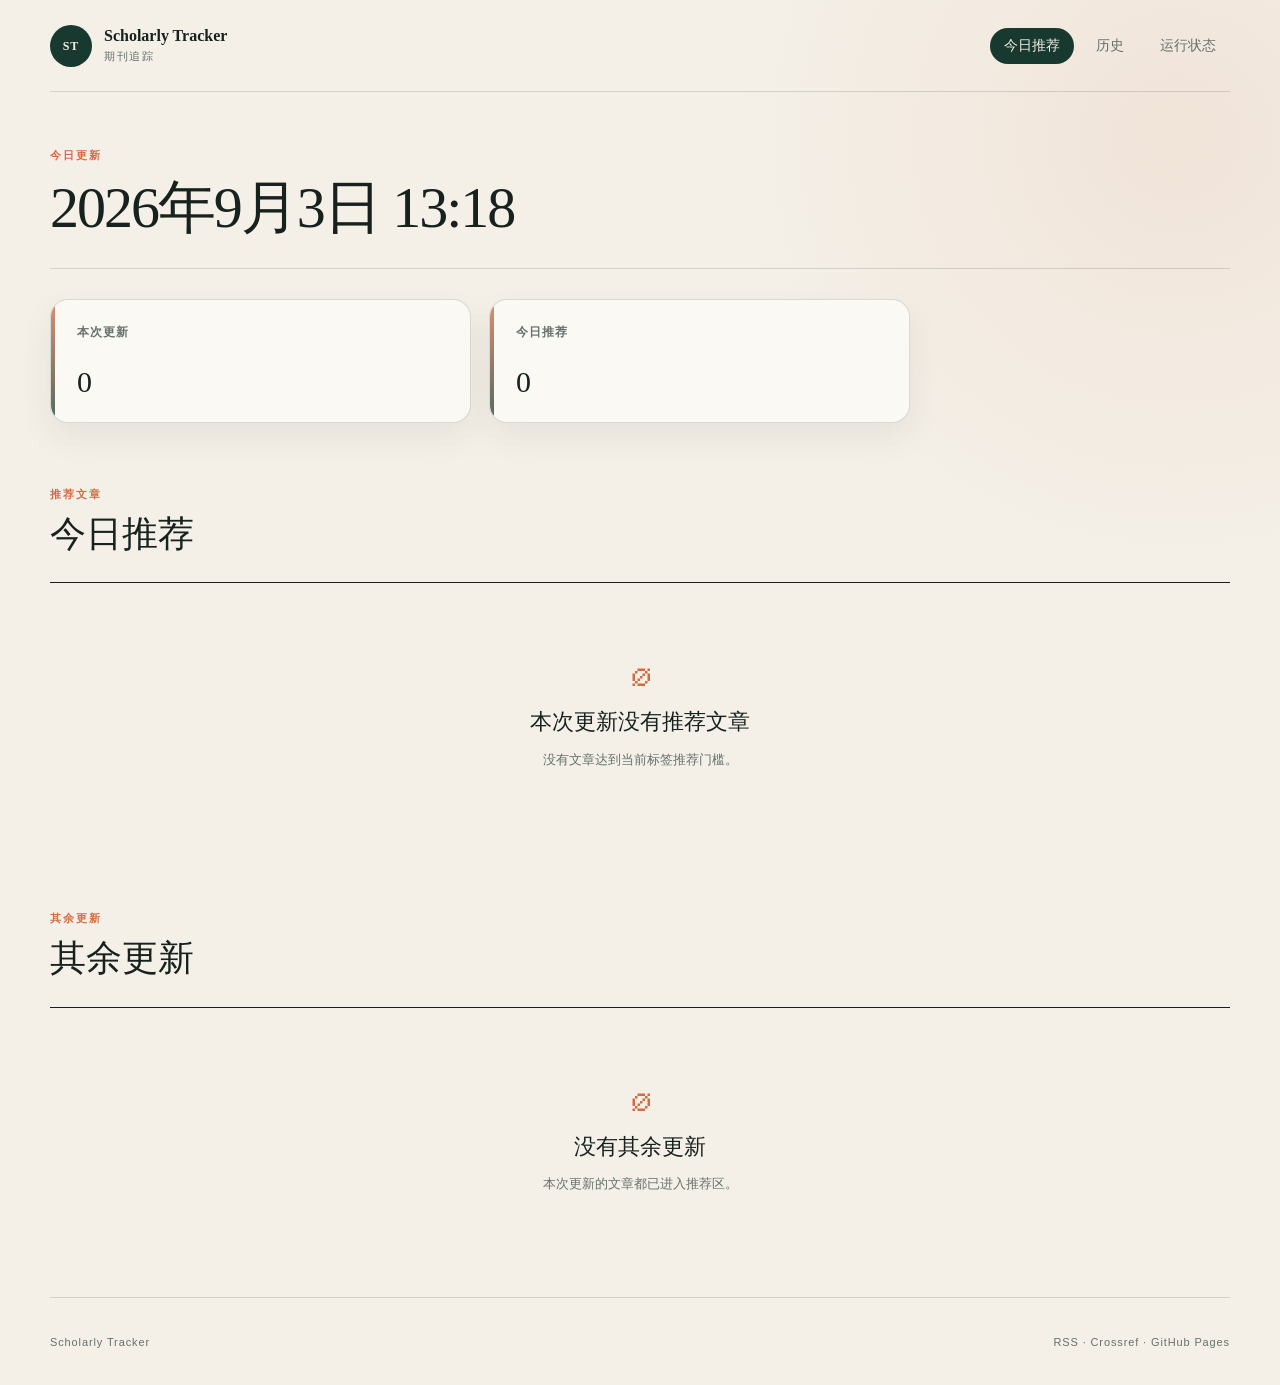
==== docs/index.html @ b90f533a "fix tracker retention and tag display" ====
<!doctype html>
<html lang="zh-CN">
<head>
  <meta charset="utf-8">
  <meta name="viewport" content="width=device-width, initial-scale=1">
  <meta name="description" content="按标签权重筛选的期刊论文每日推荐。">
  <meta name="theme-color" content="#f4f0e8">
  <title>今日推荐 · Scholarly Tracker</title>
  <link rel="icon" href="assets/favicon.svg" type="image/svg+xml">
  <link rel="stylesheet" href="assets/style.css?v=1.2.1">
  <script src="assets/app.js?v=1.2.1" defer></script>
</head>
<body data-page="today">
  <header class="site-header">
    <a class="brand" href="index.html" aria-label="Scholarly Tracker 首页">
      <span class="brand-mark" aria-hidden="true">ST</span>
      <span><strong>Scholarly Tracker</strong><small>期刊追踪</small></span>
    </a>
    <nav aria-label="主导航">
      <a href="index.html" aria-current="page">今日推荐</a>
      <a href="history.html">历史</a>
      <a href="status.html">运行状态</a>
    </nav>
  </header>

  <main>
    <section class="today-header">
      <p class="eyebrow">今日更新</p>
      <h1 id="today-label">读取中</h1>
    </section>

    <section class="stat-cards" aria-label="今日摘要">
      <div class="stat-card"><span>本次更新</span><strong id="new-count">—</strong></div>
      <div class="stat-card"><span>今日推荐</span><strong id="recommend-count">—</strong></div>
    </section>

    <section class="content-section">
      <div class="section-heading">
        <div><p class="eyebrow">推荐文章</p><h2>今日推荐</h2></div>
      </div>
      <div id="today-list" class="paper-list" aria-live="polite">
        <div class="loading">正在读取今日论文…</div>
      </div>
    </section>

    <section class="content-section compact">
      <div class="section-heading">
        <div><p class="eyebrow">其余更新</p><h2>其余更新</h2></div>
      </div>
      <div id="other-list" class="paper-list" aria-live="polite">
        <div class="loading">正在读取其他新论文…</div>
      </div>
    </section>
  </main>

  <footer><span>Scholarly Tracker</span><span>RSS · Crossref · GitHub Pages</span></footer>
</body>
</html>
---- docs/assets/style.css ----
:root {
  --ink: #17221e;
  --muted: #65716b;
  --paper: #f4f0e8;
  --paper-deep: #e9e2d6;
  --card: #fbf9f4;
  --green: #18392f;
  --green-soft: #dbe5dc;
  --orange: #d46b45;
  --line: rgba(23, 34, 30, 0.15);
  --shadow: 0 18px 50px rgba(43, 49, 40, 0.08);
}

* { box-sizing: border-box; }
html { color-scheme: light; scroll-behavior: smooth; }
body {
  margin: 0;
  color: var(--ink);
  background:
    radial-gradient(circle at 92% 10%, rgba(212, 107, 69, 0.09), transparent 28rem),
    var(--paper);
  font-family: -apple-system, BlinkMacSystemFont, "Segoe UI", "PingFang SC", "Hiragino Sans GB", sans-serif;
  -webkit-font-smoothing: antialiased;
}
a { color: inherit; }
button, input, select { font: inherit; }

.site-header {
  width: min(1180px, calc(100% - 48px));
  margin: 0 auto;
  min-height: 92px;
  display: flex;
  align-items: center;
  justify-content: space-between;
  border-bottom: 1px solid var(--line);
}
.brand { display: flex; align-items: center; gap: 12px; text-decoration: none; }
.brand-mark {
  width: 42px; height: 42px; display: grid; place-items: center;
  border-radius: 50%; background: var(--green); color: var(--paper);
  font: 700 12px/1 Georgia, serif; letter-spacing: 0.08em;
}
.brand > span:last-child { display: grid; }
.brand strong { font: 600 16px/1.15 Georgia, "Songti SC", serif; }
.brand small { color: var(--muted); font-size: 11px; margin-top: 4px; letter-spacing: 0.15em; }
nav { display: flex; gap: 8px; }
nav a {
  padding: 9px 14px; border-radius: 999px; text-decoration: none;
  color: var(--muted); font-size: 14px; transition: 160ms ease;
}
nav a:hover { color: var(--ink); background: rgba(255,255,255,0.5); }
nav a[aria-current="page"] { color: var(--paper); background: var(--green); }

main { width: min(1180px, calc(100% - 48px)); margin: 0 auto; min-height: calc(100vh - 180px); }
.today-header { padding: 56px 0 28px; border-bottom: 1px solid var(--line); }
.eyebrow { margin: 0 0 13px; color: var(--orange); font-size: 11px; font-weight: 750; letter-spacing: 0.18em; }
.today-header h1 { margin: 0; font: 500 clamp(34px, 5vw, 58px)/1.1 Georgia, "Songti SC", serif; letter-spacing: -0.035em; }

.stat-cards { display: grid; grid-template-columns: repeat(2, 1fr); gap: 18px; margin-top: 30px; max-width: 860px; }
.stat-card { position: relative; min-height: 124px; padding: 24px 26px; display: flex; flex-direction: column; justify-content: space-between; overflow: hidden; border: 1px solid var(--line); border-radius: 18px; background: var(--card); box-shadow: 0 14px 34px rgba(43, 49, 40, 0.07); transition: transform 160ms ease, box-shadow 160ms ease; }
.stat-card::after { content: ""; position: absolute; inset: 0 auto 0 0; width: 4px; background: linear-gradient(var(--orange), var(--green)); opacity: 0.75; }
.stat-card:hover { transform: translateY(-3px); box-shadow: 0 20px 40px rgba(43, 49, 40, 0.12); }
.stat-card span { color: var(--muted); font-size: 12px; font-weight: 650; letter-spacing: 0.08em; }
.stat-card strong { font: 500 30px/1.1 Georgia, "Songti SC", serif; overflow-wrap: anywhere; }

.content-section { padding: 64px 0 32px; }
.content-section.compact { padding-top: 38px; }
.section-heading { margin-bottom: 28px; display: flex; justify-content: space-between; align-items: end; gap: 30px; }
.section-heading h2 { margin: 0; font: 500 36px/1.1 Georgia, "Songti SC", serif; }
.section-heading > p { max-width: 420px; margin: 0; color: var(--muted); font-size: 13px; line-height: 1.7; }

.paper-list { border-top: 1px solid var(--ink); }
.today-paper-card { display: grid; grid-template-columns: 48px 1fr; gap: 18px; padding: 24px 0; border-bottom: 1px solid var(--line); }
.today-paper-body { min-width: 0; }
.today-paper-top, .other-paper-head { display: flex; align-items: center; justify-content: space-between; gap: 16px; flex-wrap: wrap; }
.today-paper-meta { display: flex; align-items: center; flex-wrap: wrap; gap: 14px; color: var(--muted); font-size: 12px; }
.update-time { color: var(--muted); }
.recommendation-badge, .not-recommended { flex: 0 0 auto; padding: 6px 10px; border-radius: 999px; background: var(--green-soft); color: var(--green); font-size: 11px; font-weight: 750; }
.not-recommended { background: var(--paper-deep); color: var(--muted); }
.today-paper-card h3 { max-width: 940px; margin: 10px 0 0; font: 500 clamp(21px, 2.4vw, 29px)/1.3 Georgia, "Songti SC", serif; letter-spacing: -0.018em; }
.today-paper-card h3 a, .other-paper-row h3 a { text-decoration: none; background-image: linear-gradient(var(--orange), var(--orange)); background-size: 0 1px; background-position: 0 100%; background-repeat: no-repeat; transition: background-size 220ms ease; }
.today-paper-card h3 a:hover, .other-paper-row h3 a:hover { background-size: 100% 1px; }
.today-paper-info { display: flex; flex-wrap: wrap; gap: 8px 16px; margin-top: 9px; color: var(--muted); font-size: 12px; line-height: 1.6; overflow-wrap: anywhere; }
.today-details { margin-top: 12px; color: var(--muted); font-size: 12px; }
.today-details summary { width: max-content; cursor: pointer; color: var(--green); }
.today-details-content { display: grid; gap: 12px; padding-top: 12px; }
.today-detail-meta { display: flex; flex-wrap: wrap; gap: 10px 16px; line-height: 1.6; }
.today-abstract { max-width: 850px; margin: 0; line-height: 1.75; }
.paper-card { display: grid; grid-template-columns: 64px 1fr; gap: 22px; padding: 34px 0; border-bottom: 1px solid var(--line); }
.other-paper-row { padding: 15px 0; border-bottom: 1px solid var(--line); }
.other-paper-row .today-paper-meta { gap: 10px; }
.other-paper-row h3 { margin: 8px 0 5px; font: 500 clamp(18px, 2vw, 23px)/1.4 Georgia, "Songti SC", serif; letter-spacing: -0.012em; }
.paper-rank { padding-top: 2px; color: var(--orange); font: italic 18px/1 Georgia, serif; }
.paper-meta { display: flex; flex-wrap: wrap; gap: 12px; align-items: center; color: var(--muted); font-size: 12px; }
.journal-label { color: var(--green); font-weight: 700; letter-spacing: 0.02em; }
.published::before { content: "·"; margin-right: 12px; }
.paper-card h3 { max-width: 940px; margin: 11px 0 10px; font: 500 clamp(21px, 2.5vw, 29px)/1.35 Georgia, "Songti SC", serif; letter-spacing: -0.018em; }
.paper-card h3 a { text-decoration: none; background-image: linear-gradient(var(--orange), var(--orange)); background-size: 0 1px; background-position: 0 100%; background-repeat: no-repeat; transition: background-size 220ms ease; }
.paper-card h3 a:hover { background-size: 100% 1px; }
.authors { margin: 0; color: var(--muted); font-size: 13px; line-height: 1.6; }
.abstract { margin: 16px 0 0; color: var(--muted); font-size: 13px; }
.abstract summary { width: max-content; cursor: pointer; color: var(--green); }
.abstract p { max-width: 850px; margin: 12px 0 0; line-height: 1.75; }
.tag-list { display: flex; flex-wrap: wrap; gap: 6px; margin-top: 12px; }
.tag-list span { padding: 5px 9px; border-radius: 2px; background: var(--green-soft); color: var(--green); font-size: 11px; }
.tag-list span.negative { background: #f0ded7; color: #8b3d25; }
.paper-actions { margin-top: 18px; display: flex; align-items: center; gap: 12px; }
.doi-link { max-width: min(100%, 480px); overflow: hidden; text-overflow: ellipsis; white-space: nowrap; color: var(--muted); font: 11px/1.3 ui-monospace, SFMono-Regular, Menlo, monospace; text-decoration: none; }
.doi-link:hover { color: var(--orange); }
.score { margin-left: auto; min-width: 60px; padding: 7px 10px; border-radius: 999px; text-align: center; color: var(--green); background: var(--green-soft); font-size: 12px; font-weight: 750; }
.score.negative { color: #8b3d25; background: #f0ded7; }

.page-title { padding: 80px 0 54px; border-bottom: 1px solid var(--line); }
.page-title h1 { margin: 0; font: 500 clamp(48px, 7vw, 86px)/1.05 Georgia, "Songti SC", serif; letter-spacing: -0.045em; font-size: clamp(50px, 7vw, 78px); }
.page-title > p:last-child { max-width: 600px; margin: 22px 0 0; color: var(--muted); line-height: 1.7; }
.filters { display: grid; grid-template-columns: 1fr 260px 190px; gap: 16px; padding: 28px 0; }
.filters label { display: grid; gap: 8px; }
.filters label > span { color: var(--muted); font-size: 11px; font-weight: 700; letter-spacing: 0.08em; }
.filters input, .filters select { width: 100%; min-height: 48px; padding: 0 14px; border: 1px solid var(--line); border-radius: 2px; outline: none; background: var(--card); color: var(--ink); }
.filters input:focus, .filters select:focus { border-color: var(--green); box-shadow: 0 0 0 3px rgba(24,57,47,0.1); }
.history-filters { grid-template-columns: 260px; }
.result-meta { padding: 0 0 18px; display: flex; justify-content: space-between; color: var(--muted); font-size: 12px; }

.status-title { display: flex; justify-content: space-between; align-items: center; }
.status-orb { min-width: 152px; padding: 14px 20px; display: flex; align-items: center; gap: 10px; border: 1px solid var(--line); border-radius: 999px; background: var(--card); }
.status-orb span, .status-dot { width: 9px; height: 9px; flex: 0 0 9px; border-radius: 50%; background: #9c9c94; box-shadow: 0 0 0 5px rgba(156,156,148,0.12); }
.status-orb.success span, .feed-card.ok .status-dot { background: #3a8561; box-shadow: 0 0 0 5px rgba(58,133,97,0.12); }
.status-orb.partial span, .status-orb.stale span { background: #d38b34; box-shadow: 0 0 0 5px rgba(211,139,52,0.12); }
.status-orb.error span, .feed-card.error .status-dot { background: #b44737; box-shadow: 0 0 0 5px rgba(180,71,55,0.12); }
.feed-card.fallback .status-dot { background: #d38b34; box-shadow: 0 0 0 5px rgba(211,139,52,0.12); }
.status-orb strong { font-size: 13px; }
.status-summary { display: grid; grid-template-columns: repeat(4, 1fr); margin-top: 36px; border: 1px solid var(--line); background: var(--card); box-shadow: var(--shadow); }
.status-metric { min-height: 128px; padding: 24px; display: flex; flex-direction: column; border-right: 1px solid var(--line); }
.status-metric:last-child { border-right: 0; }
.status-metric > span { color: var(--muted); font-size: 11px; }
.status-metric strong { margin: auto 0 8px; font: 500 25px/1.1 Georgia, "Songti SC", serif; overflow-wrap: anywhere; }
.status-metric small { color: var(--muted); font-size: 11px; }
.feed-grid { display: grid; grid-template-columns: repeat(3, 1fr); gap: 16px; }
.feed-card { min-height: 150px; padding: 24px; border: 1px solid var(--line); border-radius: 3px; background: var(--card); }
.feed-head { display: flex; align-items: center; gap: 12px; }
.feed-head strong { font: 500 17px/1.3 Georgia, "Songti SC", serif; }
.feed-card p { min-height: 38px; margin: 18px 0; color: var(--muted); font-size: 12px; line-height: 1.5; }
.feed-card small { color: var(--muted); }
.crossref-panel { display: grid; grid-template-columns: repeat(4, 1fr); border: 1px solid var(--line); background: rgba(251,249,244,0.55); }
.manual-note { margin: 58px 0 76px; padding: 28px 30px; display: flex; gap: 20px; align-items: center; border-left: 3px solid var(--orange); background: var(--paper-deep); }
.manual-note > span { font: 40px/1 Georgia, serif; color: var(--orange); }
.manual-note strong { font: 500 18px/1 Georgia, "Songti SC", serif; }
.manual-note p { margin: 7px 0 0; color: var(--muted); font-size: 13px; line-height: 1.6; }

.loading { padding: 60px 10px; color: var(--muted); text-align: center; }
.empty-state { padding: 70px 20px; display: flex; flex-direction: column; align-items: center; text-align: center; }
.empty-state .empty-mark { margin-bottom: 15px; color: var(--orange); font: 40px/1 Georgia, serif; }
.empty-state strong { font: 500 22px/1.3 Georgia, "Songti SC", serif; }
.empty-state p { max-width: 560px; margin: 12px 0 0; color: var(--muted); font-size: 13px; line-height: 1.7; }

footer { width: min(1180px, calc(100% - 48px)); margin: 0 auto; min-height: 88px; display: flex; align-items: center; justify-content: space-between; border-top: 1px solid var(--line); color: var(--muted); font-size: 11px; letter-spacing: 0.08em; }

@media (max-width: 820px) {
  .site-header { width: min(100% - 28px, 1180px); min-height: 78px; align-items: flex-start; padding: 16px 0; gap: 18px; }
  .brand small { display: none; }
  nav { gap: 2px; }
  nav a { padding: 9px 8px; font-size: 12px; }
  main, footer { width: min(100% - 28px, 1180px); }
  .today-header { padding: 42px 0 24px; }
  .stat-cards { grid-template-columns: repeat(2, 1fr); }
  .status-summary, .crossref-panel { grid-template-columns: repeat(2, 1fr); }
  .status-metric:nth-child(2) { border-right: 0; }
  .status-metric:nth-child(-n+2) { border-bottom: 1px solid var(--line); }
  .filters { grid-template-columns: 1fr 1fr; }
  .feed-grid { grid-template-columns: 1fr; }
  .status-title { align-items: flex-start; gap: 28px; }
}

@media (max-width: 560px) {
  .brand > span:last-child { display: none; }
  .brand-mark { width: 36px; height: 36px; }
  .site-header { align-items: center; }
  .stat-cards { grid-template-columns: 1fr 1fr; gap: 14px; margin-top: 22px; }
  .stat-card { min-height: 96px; padding: 18px 20px; }
  .stat-card strong { font-size: 24px; }
  .content-section { padding-top: 52px; }
  .section-heading { display: block; }
  .section-heading > p { margin-top: 14px; }
  .today-paper-card { grid-template-columns: 30px 1fr; gap: 8px; padding: 20px 0; }
  .today-paper-card h3 { font-size: 19px; line-height: 1.38; overflow-wrap: anywhere; }
  .today-paper-info { gap: 5px 12px; line-height: 1.45; }
  .today-paper-top, .other-paper-head { align-items: flex-start; gap: 10px; }
  .today-paper-meta { gap: 7px 10px; line-height: 1.45; }
  .recommendation-badge, .not-recommended { padding: 5px 8px; }
  .paper-card { grid-template-columns: 34px 1fr; gap: 8px; padding: 28px 0; }
  .other-paper-row { padding: 17px 0; }
  .other-paper-row h3 { font-size: 18px; line-height: 1.42; overflow-wrap: anywhere; }
  .paper-rank { font-size: 14px; }
  .paper-actions { align-items: flex-end; }
  .doi-link { max-width: 65%; }
  .page-title { padding: 54px 0 38px; }
  .filters { grid-template-columns: 1fr; }
  .result-meta { gap: 15px; }
  .status-title { display: block; }
  .status-orb { width: max-content; margin-top: 26px; }
  .status-summary, .crossref-panel { grid-template-columns: 1fr; }
  .status-metric { border-right: 0; border-bottom: 1px solid var(--line); }
  .status-metric:last-child { border-bottom: 0; }
  .status-metric:nth-child(2) { border-bottom: 1px solid var(--line); }
  footer { min-height: 74px; gap: 20px; }
  footer span:last-child { text-align: right; }
}

@media (prefers-reduced-motion: reduce) {
  *, *::before, *::after { scroll-behavior: auto !important; transition: none !important; }
}
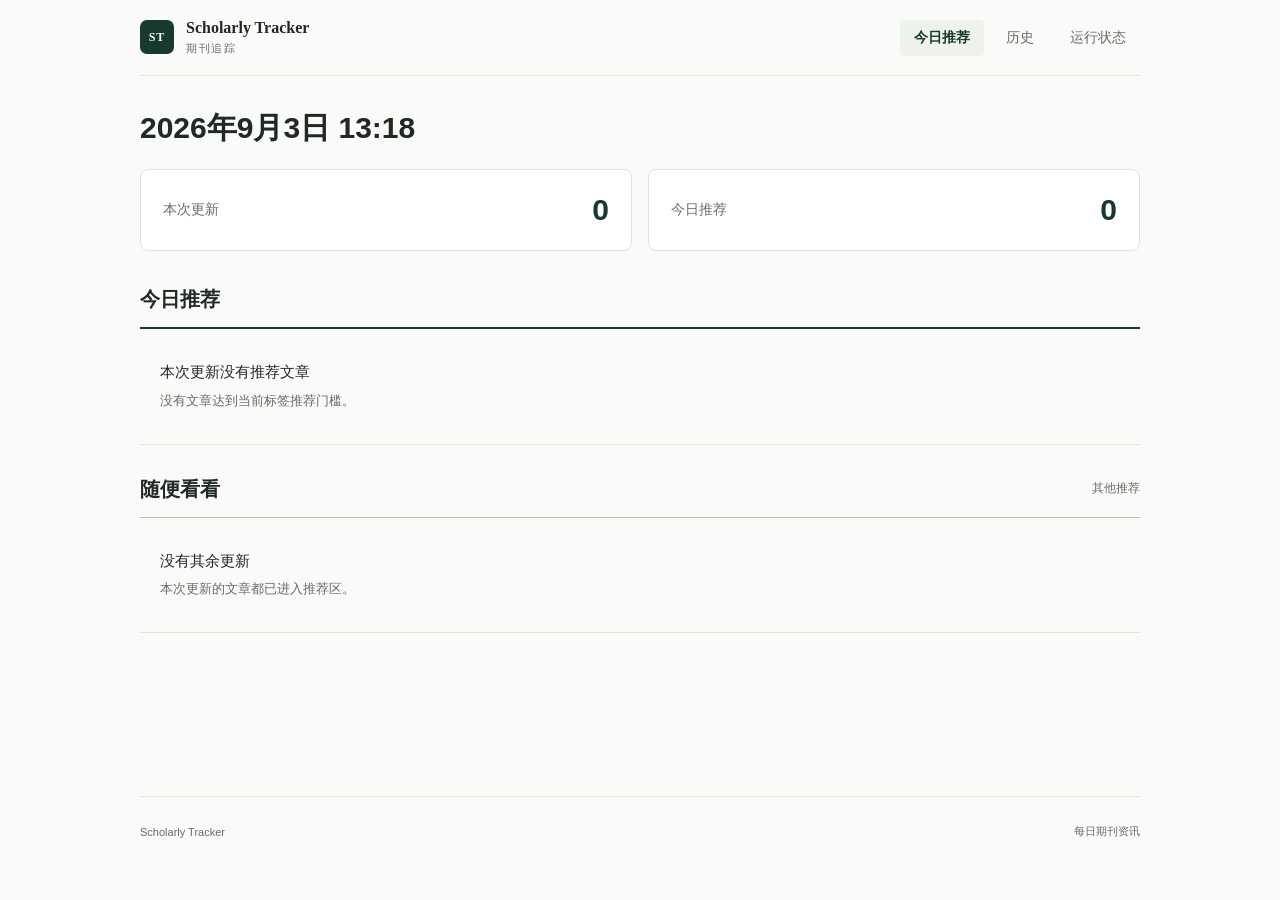
==== commit ca59f3c7: "feat: refresh daily bulletin interface" ====
--- a/docs/index.html
+++ b/docs/index.html
@@ -4,11 +4,11 @@
   <meta charset="utf-8">
   <meta name="viewport" content="width=device-width, initial-scale=1">
   <meta name="description" content="按标签权重筛选的期刊论文每日推荐。">
-  <meta name="theme-color" content="#f4f0e8">
+  <meta name="theme-color" content="#fafaf8">
   <title>今日推荐 · Scholarly Tracker</title>
   <link rel="icon" href="assets/favicon.svg" type="image/svg+xml">
-  <link rel="stylesheet" href="assets/style.css?v=1.2.1">
-  <script src="assets/app.js?v=1.2.1" defer></script>
+  <link rel="stylesheet" href="assets/style.css?v=1.3.0">
+  <script src="assets/app.js?v=1.3.0" defer></script>
 </head>
 <body data-page="today">
   <header class="site-header">
@@ -25,7 +25,6 @@
 
   <main>
     <section class="today-header">
-      <p class="eyebrow">今日更新</p>
       <h1 id="today-label">读取中</h1>
     </section>
 
@@ -36,7 +35,7 @@
 
     <section class="content-section">
       <div class="section-heading">
-        <div><p class="eyebrow">推荐文章</p><h2>今日推荐</h2></div>
+        <div><h2>今日推荐</h2></div>
       </div>
       <div id="today-list" class="paper-list" aria-live="polite">
         <div class="loading">正在读取今日论文…</div>
@@ -45,7 +44,7 @@
 
     <section class="content-section compact">
       <div class="section-heading">
-        <div><p class="eyebrow">其余更新</p><h2>其余更新</h2></div>
+        <div><h2>随便看看</h2></div><p>其他推荐</p>
       </div>
       <div id="other-list" class="paper-list" aria-live="polite">
         <div class="loading">正在读取其他新论文…</div>
@@ -53,6 +52,6 @@
     </section>
   </main>
 
-  <footer><span>Scholarly Tracker</span><span>RSS · Crossref · GitHub Pages</span></footer>
+  <footer><span>Scholarly Tracker</span><span>每日期刊资讯</span></footer>
 </body>
 </html>
--- a/docs/assets/style.css
+++ b/docs/assets/style.css
@@ -119,6 +119,7 @@
 .filters input, .filters select { width: 100%; min-height: 48px; padding: 0 14px; border: 1px solid var(--line); border-radius: 2px; outline: none; background: var(--card); color: var(--ink); }
 .filters input:focus, .filters select:focus { border-color: var(--green); box-shadow: 0 0 0 3px rgba(24,57,47,0.1); }
 .history-filters { grid-template-columns: 260px; }
+.history-section { padding-top: 34px; }
 .result-meta { padding: 0 0 18px; display: flex; justify-content: space-between; color: var(--muted); font-size: 12px; }
 
 .status-title { display: flex; justify-content: space-between; align-items: center; }
@@ -209,3 +210,106 @@
 @media (prefers-reduced-motion: reduce) {
   *, *::before, *::after { scroll-behavior: auto !important; transition: none !important; }
 }
+
+/* Compact daily bulletin shared by all pages. */
+body:is([data-page="today"], [data-page="history"], [data-page="status"]) {
+  --paper: #fafaf8;
+  --card: #ffffff;
+  --ink: #202923;
+  --muted: #656d67;
+  --line: #e0e4de;
+  --green-soft: #edf2eb;
+  background: var(--paper);
+}
+body:is([data-page="today"], [data-page="history"], [data-page="status"]) .site-header,
+body:is([data-page="today"], [data-page="history"], [data-page="status"]) main,
+body:is([data-page="today"], [data-page="history"], [data-page="status"]) footer { width: min(1000px, calc(100% - 48px)); }
+body:is([data-page="today"], [data-page="history"], [data-page="status"]) .site-header { min-height: 76px; }
+body:is([data-page="today"], [data-page="history"], [data-page="status"]) .brand-mark { width: 34px; height: 34px; border-radius: 7px; }
+body:is([data-page="today"], [data-page="history"], [data-page="status"]) nav a { border-radius: 5px; }
+body:is([data-page="today"], [data-page="history"], [data-page="status"]) nav a[aria-current="page"] { background: var(--green-soft); color: var(--green); font-weight: 600; }
+body[data-page="today"] .today-header { padding: 32px 0 0; border: 0; }
+body[data-page="today"] .today-header h1 { font: 650 30px/1.3 -apple-system, BlinkMacSystemFont, "PingFang SC", sans-serif; letter-spacing: 0; }
+body[data-page="today"] .stat-cards { max-width: none; margin-top: 22px; gap: 16px; }
+body[data-page="today"] .stat-card { min-height: 82px; padding: 18px 22px; border-radius: 8px; flex-direction: row; align-items: center; box-shadow: none; transition: none; }
+body[data-page="today"] .stat-card::after { display: none; }
+body[data-page="today"] .stat-card:hover { transform: none; box-shadow: none; }
+body[data-page="today"] .stat-card span { font-size: 14px; letter-spacing: 0; font-weight: 500; }
+body[data-page="today"] .stat-card strong { color: var(--green); font: 600 30px/1.2 -apple-system, BlinkMacSystemFont, sans-serif; font-variant-numeric: tabular-nums; }
+body[data-page="today"] .content-section { padding: 34px 0 0; }
+body[data-page="today"] .content-section.compact { padding: 30px 0 40px; }
+body[data-page="today"] .section-heading { display: flex; align-items: center; margin-bottom: 14px; gap: 16px; }
+body[data-page="today"] .section-heading h2 { font: 650 20px/1.4 -apple-system, BlinkMacSystemFont, "PingFang SC", sans-serif; }
+body[data-page="today"] .section-heading > p { margin: 0; font-size: 12px; }
+body[data-page="today"] .paper-list { border-top: 2px solid var(--green); }
+body[data-page="today"] .compact .paper-list { border-top: 1px solid #b8c0b7; }
+body[data-page="today"] .today-paper-card { grid-template-columns: 30px minmax(0, 1fr); gap: 14px; padding: 23px 0; }
+body[data-page="today"] .paper-rank { color: var(--muted); font: 500 14px/1.5 ui-monospace, monospace; }
+body[data-page="today"] .today-paper-card h3 { font-size: clamp(20px, 2.2vw, 24px); line-height: 1.45; letter-spacing: 0; overflow-wrap: anywhere; }
+body[data-page="today"] .other-paper-row h3 { font-size: 19px; line-height: 1.5; overflow-wrap: anywhere; }
+body[data-page="today"] .today-paper-meta { gap: 8px 14px; line-height: 1.6; }
+body[data-page="today"] .recommendation-badge,
+body[data-page="today"] .not-recommended { border-radius: 4px; padding: 4px 8px; font-weight: 500; }
+body[data-page="today"] .today-abstract { font-size: 14px; overflow-wrap: anywhere; }
+body[data-page="today"] .empty-state { padding: 32px 20px; align-items: flex-start; text-align: left; border-bottom: 1px solid var(--line); }
+body[data-page="today"] .empty-state .empty-mark { display: none; }
+body[data-page="today"] .empty-state strong { font: 500 15px/1.5 -apple-system, BlinkMacSystemFont, "PingFang SC", sans-serif; }
+body[data-page="today"] .empty-state p { margin-top: 6px; }
+body[data-page="today"] footer { min-height: 70px; letter-spacing: 0; }
+body[data-page="today"] a:focus-visible,
+body[data-page="today"] summary:focus-visible { outline: 2px solid var(--green); outline-offset: 4px; }
+
+body:is([data-page="history"], [data-page="status"]) .page-title { padding: 32px 0 26px; }
+body:is([data-page="history"], [data-page="status"]) .page-title h1 { font: 650 30px/1.3 -apple-system, BlinkMacSystemFont, "PingFang SC", sans-serif; letter-spacing: 0; }
+body:is([data-page="history"], [data-page="status"]) .page-title p { max-width: 680px; margin: 10px 0 0; font-size: 13px; line-height: 1.7; }
+body:is([data-page="history"], [data-page="status"]) .section-heading { margin-bottom: 14px; align-items: center; }
+body:is([data-page="history"], [data-page="status"]) .section-heading h2 { font: 650 20px/1.4 -apple-system, BlinkMacSystemFont, "PingFang SC", sans-serif; }
+body:is([data-page="history"], [data-page="status"]) .section-heading > p { font-size: 12px; }
+body:is([data-page="history"], [data-page="status"]) .content-section { padding: 30px 0 0; }
+body:is([data-page="history"], [data-page="status"]) .paper-list { border-top: 2px solid var(--green); }
+body[data-page="history"] .compact .paper-list { border-top: 1px solid #b8c0b7; }
+body[data-page="history"] .filters { padding: 22px 0 16px; }
+body[data-page="history"] .filters select { min-height: 42px; border-radius: 7px; }
+body[data-page="history"] .result-meta { padding-bottom: 8px; }
+body[data-page="history"] .history-section { padding-top: 22px; }
+body[data-page="history"] .content-section.compact { padding-bottom: 40px; }
+body[data-page="history"] .today-paper-card { grid-template-columns: 30px minmax(0, 1fr); gap: 14px; padding: 23px 0; }
+body[data-page="history"] .paper-rank { color: var(--muted); font: 500 14px/1.5 ui-monospace, monospace; }
+body[data-page="history"] .today-paper-card h3 { font-size: clamp(20px, 2.2vw, 24px); line-height: 1.45; letter-spacing: 0; overflow-wrap: anywhere; }
+body[data-page="history"] .other-paper-row h3 { font-size: 19px; line-height: 1.5; overflow-wrap: anywhere; }
+body[data-page="history"] .empty-state { padding: 32px 20px; align-items: flex-start; text-align: left; border-bottom: 1px solid var(--line); }
+body[data-page="history"] .empty-state .empty-mark { display: none; }
+body[data-page="history"] .empty-state strong { font: 500 15px/1.5 -apple-system, BlinkMacSystemFont, "PingFang SC", sans-serif; }
+body[data-page="history"] .empty-state p { margin-top: 6px; }
+body[data-page="status"] .status-title { align-items: center; }
+body[data-page="status"] .status-orb { min-width: auto; padding: 10px 14px; border-radius: 7px; }
+body[data-page="status"] .status-summary { margin-top: 22px; border-radius: 8px; overflow: hidden; box-shadow: none; }
+body[data-page="status"] .status-metric { min-height: 112px; padding: 20px; }
+body[data-page="status"] .status-metric strong { font: 600 23px/1.2 -apple-system, BlinkMacSystemFont, "PingFang SC", sans-serif; }
+body[data-page="status"] .feed-card { min-height: 130px; padding: 20px; border-radius: 8px; }
+body[data-page="status"] .feed-head strong { font: 600 16px/1.4 -apple-system, BlinkMacSystemFont, "PingFang SC", sans-serif; }
+body[data-page="status"] .crossref-panel { border-radius: 8px; overflow: hidden; background: var(--card); }
+body[data-page="status"] .manual-note { margin: 34px 0 48px; padding: 20px 22px; border-left-width: 2px; border-radius: 0 7px 7px 0; }
+body[data-page="status"] .manual-note > span { font-size: 28px; }
+body[data-page="status"] .manual-note strong { font: 600 16px/1.4 -apple-system, BlinkMacSystemFont, "PingFang SC", sans-serif; }
+body:is([data-page="history"], [data-page="status"]) footer { min-height: 70px; letter-spacing: 0; }
+body:is([data-page="history"], [data-page="status"]) a:focus-visible,
+body:is([data-page="history"], [data-page="status"]) summary:focus-visible,
+body:is([data-page="history"], [data-page="status"]) select:focus-visible { outline: 2px solid var(--green); outline-offset: 3px; }
+@media (max-width: 560px) {
+  body:is([data-page="today"], [data-page="history"], [data-page="status"]) .site-header,
+  body:is([data-page="today"], [data-page="history"], [data-page="status"]) main,
+  body:is([data-page="today"], [data-page="history"], [data-page="status"]) footer { width: calc(100% - 32px); }
+  body:is([data-page="today"], [data-page="history"], [data-page="status"]) .site-header { min-height: 68px; gap: 12px; }
+  body[data-page="today"] .today-header { padding-top: 24px; }
+  body[data-page="today"] .today-header h1 { font-size: 26px; }
+  body[data-page="today"] .stat-cards { gap: 10px; margin-top: 18px; }
+  body[data-page="today"] .stat-card { min-height: 74px; padding: 14px; gap: 8px; }
+  body[data-page="today"] .stat-card span { font-size: 12px; }
+  body[data-page="today"] .stat-card strong { font-size: 26px; }
+  body[data-page="today"] .today-paper-card { grid-template-columns: 22px minmax(0, 1fr); gap: 8px; }
+  body:is([data-page="history"], [data-page="status"]) .page-title { padding: 24px 0 20px; }
+  body:is([data-page="history"], [data-page="status"]) .page-title h1 { font-size: 26px; }
+  body[data-page="status"] .status-orb { margin-top: 18px; }
+  body[data-page="history"] .today-paper-card { grid-template-columns: 22px minmax(0, 1fr); gap: 8px; }
+}
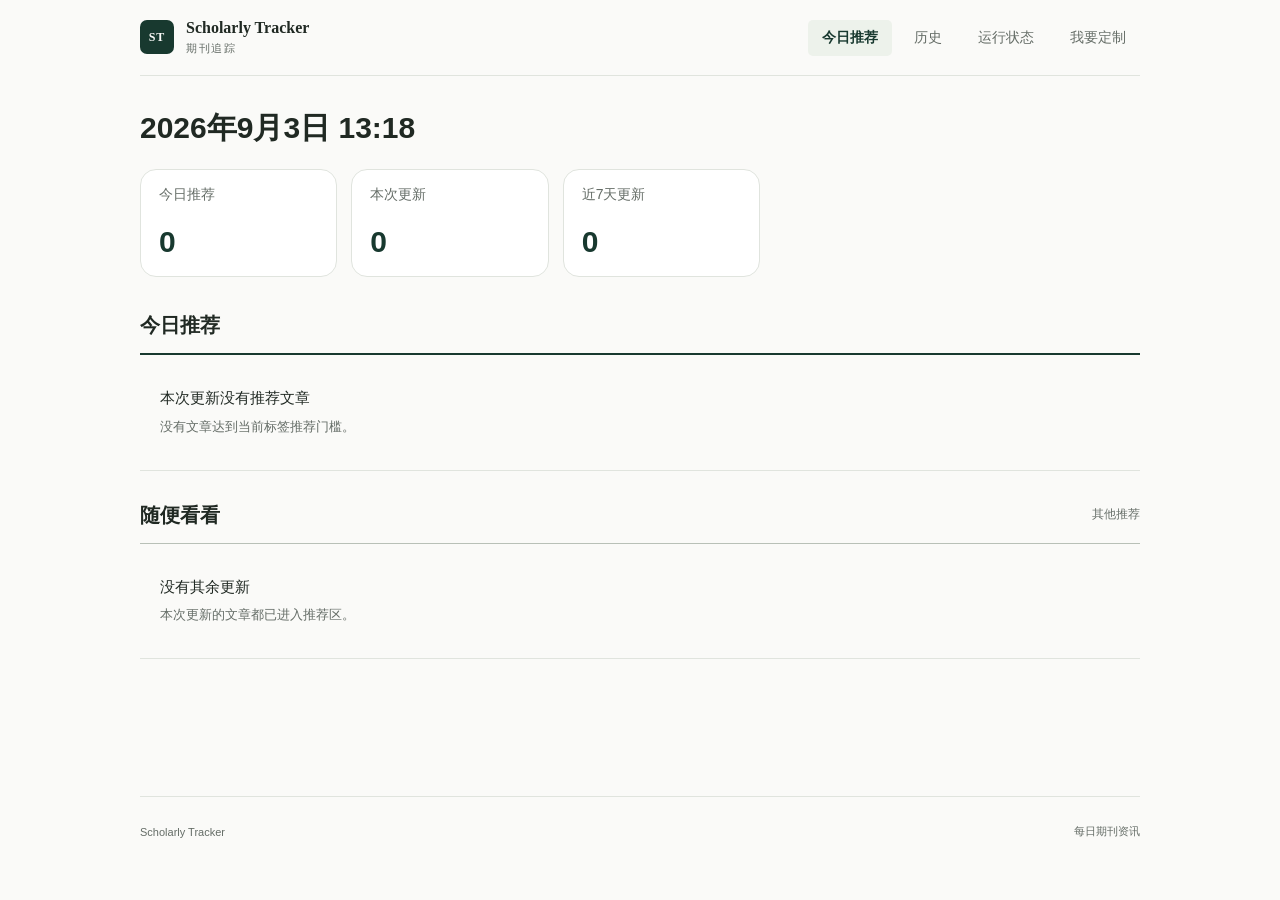
==== commit 018c5a67: "feat: refine bulletin cards and navigation" ====
--- a/docs/index.html
+++ b/docs/index.html
@@ -7,8 +7,8 @@
   <meta name="theme-color" content="#fafaf8">
   <title>今日推荐 · Scholarly Tracker</title>
   <link rel="icon" href="assets/favicon.svg" type="image/svg+xml">
-  <link rel="stylesheet" href="assets/style.css?v=1.3.0">
-  <script src="assets/app.js?v=1.3.0" defer></script>
+  <link rel="stylesheet" href="assets/style.css?v=1.3.2">
+  <script src="assets/app.js?v=1.3.2" defer></script>
 </head>
 <body data-page="today">
   <header class="site-header">
@@ -20,6 +20,7 @@
       <a href="index.html" aria-current="page">今日推荐</a>
       <a href="history.html">历史</a>
       <a href="status.html">运行状态</a>
+      <a href="https://github.com/charlieliucc/scholarly-tracker" target="_blank" rel="noopener noreferrer">我要定制</a>
     </nav>
   </header>
 
@@ -29,8 +30,9 @@
     </section>
 
     <section class="stat-cards" aria-label="今日摘要">
+      <div class="stat-card"><span>今日推荐</span><strong id="recommend-count">—</strong></div>
       <div class="stat-card"><span>本次更新</span><strong id="new-count">—</strong></div>
-      <div class="stat-card"><span>今日推荐</span><strong id="recommend-count">—</strong></div>
+      <div class="stat-card"><span>近7天更新</span><strong id="seven-day-count">—</strong></div>
     </section>
 
     <section class="content-section">
--- a/docs/assets/style.css
+++ b/docs/assets/style.css
@@ -43,7 +43,7 @@
 .brand > span:last-child { display: grid; }
 .brand strong { font: 600 16px/1.15 Georgia, "Songti SC", serif; }
 .brand small { color: var(--muted); font-size: 11px; margin-top: 4px; letter-spacing: 0.15em; }
-nav { display: flex; gap: 8px; }
+nav { display: flex; justify-content: flex-end; flex-wrap: wrap; gap: 8px; }
 nav a {
   padding: 9px 14px; border-radius: 999px; text-decoration: none;
   color: var(--muted); font-size: 14px; transition: 160ms ease;
@@ -56,8 +56,8 @@
 .eyebrow { margin: 0 0 13px; color: var(--orange); font-size: 11px; font-weight: 750; letter-spacing: 0.18em; }
 .today-header h1 { margin: 0; font: 500 clamp(34px, 5vw, 58px)/1.1 Georgia, "Songti SC", serif; letter-spacing: -0.035em; }
 
-.stat-cards { display: grid; grid-template-columns: repeat(2, 1fr); gap: 18px; margin-top: 30px; max-width: 860px; }
-.stat-card { position: relative; min-height: 124px; padding: 24px 26px; display: flex; flex-direction: column; justify-content: space-between; overflow: hidden; border: 1px solid var(--line); border-radius: 18px; background: var(--card); box-shadow: 0 14px 34px rgba(43, 49, 40, 0.07); transition: transform 160ms ease, box-shadow 160ms ease; }
+.stat-cards { display: grid; grid-template-columns: repeat(3, minmax(0, 1fr)); gap: 18px; margin-top: 30px; max-width: 860px; }
+.stat-card { position: relative; min-height: 104px; padding: 16px 20px; display: flex; flex-direction: column; justify-content: space-between; overflow: hidden; border: 1px solid var(--line); border-radius: 18px; background: var(--card); box-shadow: 0 14px 34px rgba(43, 49, 40, 0.07); transition: transform 160ms ease, box-shadow 160ms ease; }
 .stat-card::after { content: ""; position: absolute; inset: 0 auto 0 0; width: 4px; background: linear-gradient(var(--orange), var(--green)); opacity: 0.75; }
 .stat-card:hover { transform: translateY(-3px); box-shadow: 0 20px 40px rgba(43, 49, 40, 0.12); }
 .stat-card span { color: var(--muted); font-size: 12px; font-weight: 650; letter-spacing: 0.08em; }
@@ -163,7 +163,7 @@
   nav a { padding: 9px 8px; font-size: 12px; }
   main, footer { width: min(100% - 28px, 1180px); }
   .today-header { padding: 42px 0 24px; }
-  .stat-cards { grid-template-columns: repeat(2, 1fr); }
+  .stat-cards { grid-template-columns: repeat(3, minmax(0, 1fr)); }
   .status-summary, .crossref-panel { grid-template-columns: repeat(2, 1fr); }
   .status-metric:nth-child(2) { border-right: 0; }
   .status-metric:nth-child(-n+2) { border-bottom: 1px solid var(--line); }
@@ -176,8 +176,8 @@
   .brand > span:last-child { display: none; }
   .brand-mark { width: 36px; height: 36px; }
   .site-header { align-items: center; }
-  .stat-cards { grid-template-columns: 1fr 1fr; gap: 14px; margin-top: 22px; }
-  .stat-card { min-height: 96px; padding: 18px 20px; }
+  .stat-cards { grid-template-columns: repeat(3, minmax(0, 1fr)); gap: 10px; margin-top: 22px; }
+  .stat-card { min-height: 0; padding: 14px; }
   .stat-card strong { font-size: 24px; }
   .content-section { padding-top: 52px; }
   .section-heading { display: block; }
@@ -230,8 +230,8 @@
 body:is([data-page="today"], [data-page="history"], [data-page="status"]) nav a[aria-current="page"] { background: var(--green-soft); color: var(--green); font-weight: 600; }
 body[data-page="today"] .today-header { padding: 32px 0 0; border: 0; }
 body[data-page="today"] .today-header h1 { font: 650 30px/1.3 -apple-system, BlinkMacSystemFont, "PingFang SC", sans-serif; letter-spacing: 0; }
-body[data-page="today"] .stat-cards { max-width: none; margin-top: 22px; gap: 16px; }
-body[data-page="today"] .stat-card { min-height: 82px; padding: 18px 22px; border-radius: 8px; flex-direction: row; align-items: center; box-shadow: none; transition: none; }
+body[data-page="today"] .stat-cards { max-width: 620px; margin-top: 22px; gap: 14px; }
+body[data-page="today"] .stat-card { min-height: 108px; padding: 16px 18px; border-radius: 16px; flex-direction: column; align-items: flex-start; justify-content: space-between; box-shadow: none; transition: none; }
 body[data-page="today"] .stat-card::after { display: none; }
 body[data-page="today"] .stat-card:hover { transform: none; box-shadow: none; }
 body[data-page="today"] .stat-card span { font-size: 14px; letter-spacing: 0; font-weight: 500; }
@@ -304,7 +304,8 @@
   body[data-page="today"] .today-header { padding-top: 24px; }
   body[data-page="today"] .today-header h1 { font-size: 26px; }
   body[data-page="today"] .stat-cards { gap: 10px; margin-top: 18px; }
-  body[data-page="today"] .stat-card { min-height: 74px; padding: 14px; gap: 8px; }
+  body[data-page="today"] .stat-cards { max-width: 100%; }
+  body[data-page="today"] .stat-card { min-height: 96px; padding: 14px; gap: 6px; }
   body[data-page="today"] .stat-card span { font-size: 12px; }
   body[data-page="today"] .stat-card strong { font-size: 26px; }
   body[data-page="today"] .today-paper-card { grid-template-columns: 22px minmax(0, 1fr); gap: 8px; }
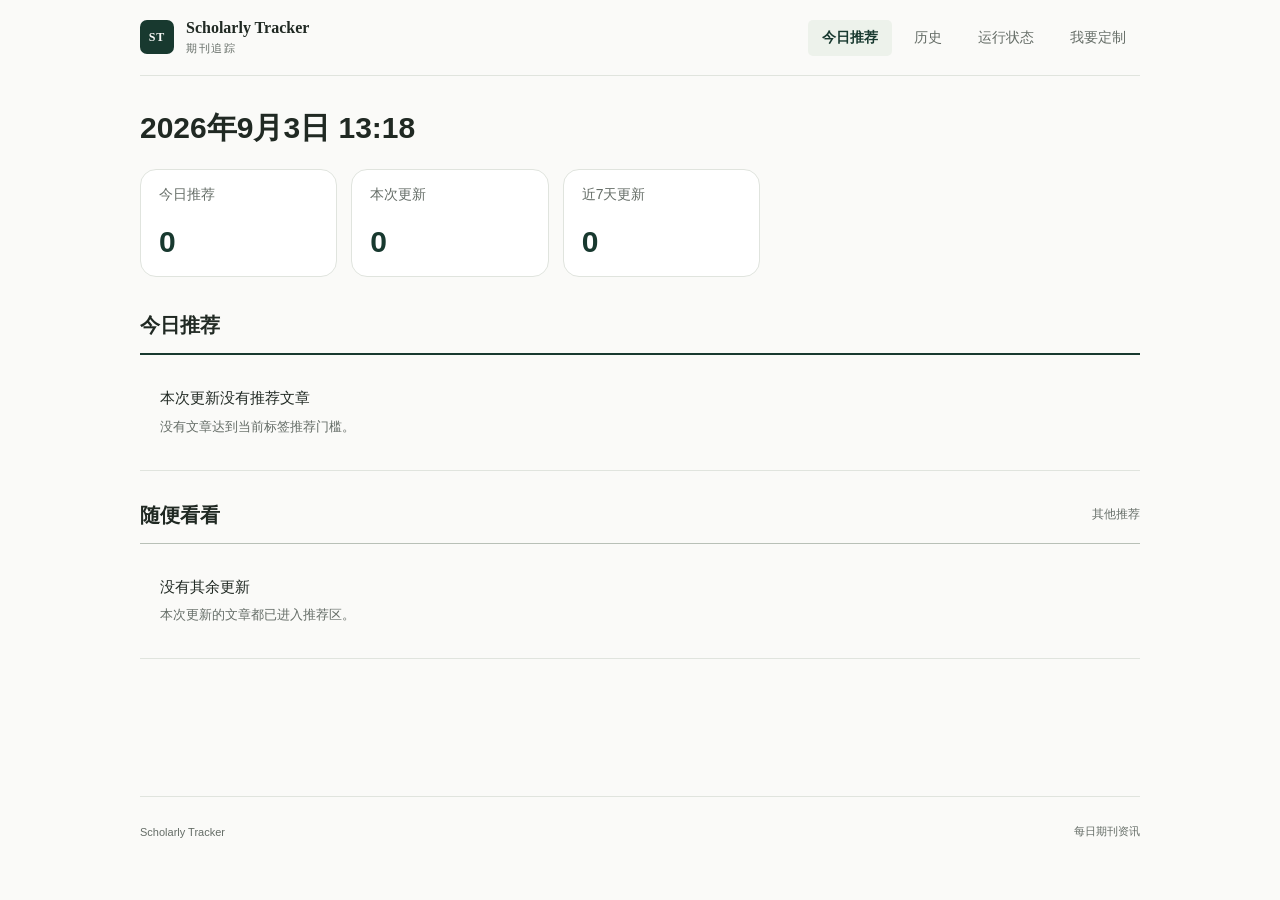
==== commit 8580e6c7: "Use ICO favicon for Safari compatibility" ====
--- a/docs/index.html
+++ b/docs/index.html
@@ -6,7 +6,7 @@
   <meta name="description" content="按标签权重筛选的期刊论文每日推荐。">
   <meta name="theme-color" content="#fafaf8">
   <title>今日推荐 · Scholarly Tracker</title>
-  <link rel="icon" href="assets/favicon.svg" type="image/svg+xml">
+  <link rel="icon" href="favicon.ico" type="image/x-icon">
   <link rel="stylesheet" href="assets/style.css?v=1.3.2">
   <script src="assets/app.js?v=1.3.2" defer></script>
 </head>
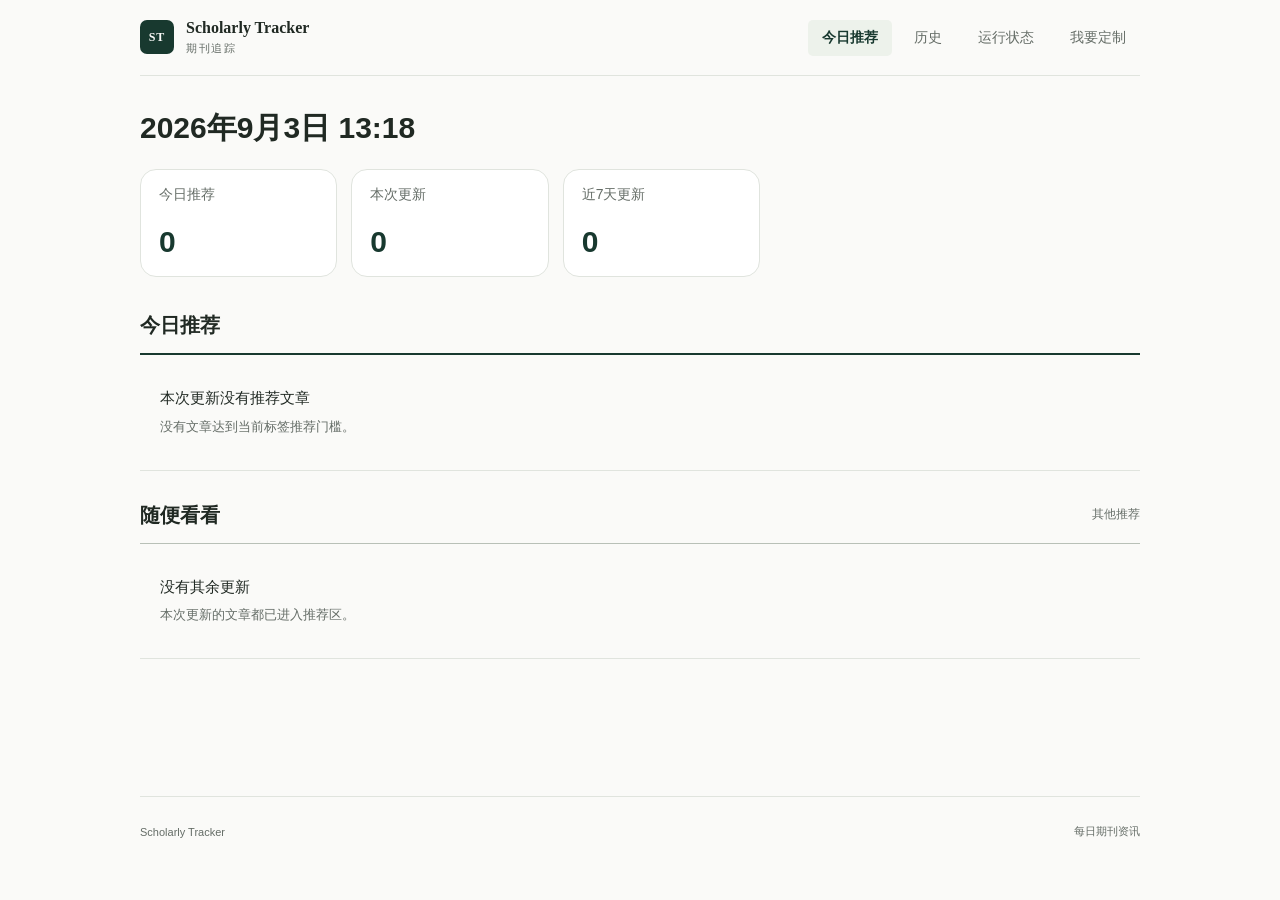
==== commit 36fb14b5: "feat: refine AI ranking and show open access status" ====
--- a/docs/index.html
+++ b/docs/index.html
@@ -7,8 +7,8 @@
   <meta name="theme-color" content="#fafaf8">
   <title>今日推荐 · Scholarly Tracker</title>
   <link rel="icon" href="favicon.ico" type="image/x-icon">
-  <link rel="stylesheet" href="assets/style.css?v=1.3.2">
-  <script src="assets/app.js?v=1.3.2" defer></script>
+  <link rel="stylesheet" href="assets/style.css?v=1.3.3">
+  <script src="assets/app.js?v=1.3.3" defer></script>
 </head>
 <body data-page="today">
   <header class="site-header">
--- a/docs/assets/style.css
+++ b/docs/assets/style.css
@@ -81,6 +81,7 @@
 .today-paper-card h3 a, .other-paper-row h3 a { text-decoration: none; background-image: linear-gradient(var(--orange), var(--orange)); background-size: 0 1px; background-position: 0 100%; background-repeat: no-repeat; transition: background-size 220ms ease; }
 .today-paper-card h3 a:hover, .other-paper-row h3 a:hover { background-size: 100% 1px; }
 .today-paper-info { display: flex; flex-wrap: wrap; gap: 8px 16px; margin-top: 9px; color: var(--muted); font-size: 12px; line-height: 1.6; overflow-wrap: anywhere; }
+.today-open-access { color: var(--green); font-weight: 600; }
 .today-details { margin-top: 12px; color: var(--muted); font-size: 12px; }
 .today-details summary { width: max-content; cursor: pointer; color: var(--green); }
 .today-details-content { display: grid; gap: 12px; padding-top: 12px; }
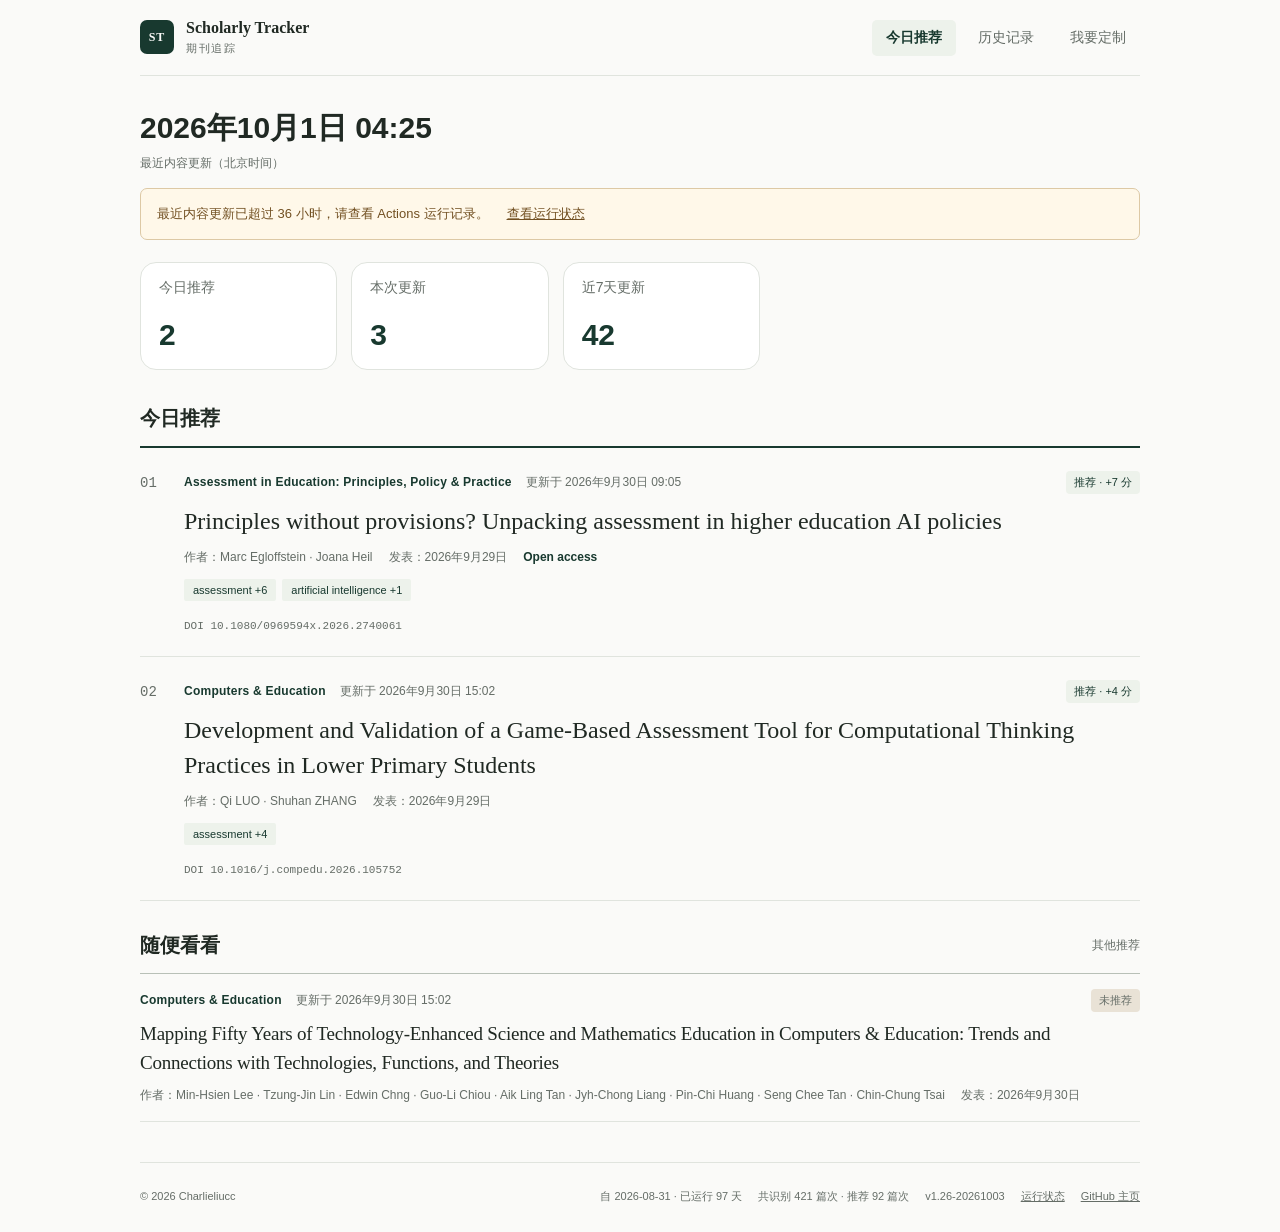
==== commit c21b8e60: "feat: add site totals and simplify update status for v1.26" ====
--- a/docs/index.html
+++ b/docs/index.html
@@ -7,8 +7,8 @@
   <meta name="theme-color" content="#fafaf8">
   <title>今日推荐 · Scholarly Tracker</title>
   <link rel="icon" href="favicon.ico" type="image/x-icon">
-  <link rel="stylesheet" href="assets/style.css?v=1.3.3">
-  <script src="assets/app.js?v=1.3.3" defer></script>
+  <link rel="stylesheet" href="assets/style.css?v=1.26-20261003">
+  <script src="assets/app.js?v=1.26-20261003" defer></script>
 </head>
 <body data-page="today">
   <header class="site-header">
@@ -18,8 +18,7 @@
     </a>
     <nav aria-label="主导航">
       <a href="index.html" aria-current="page">今日推荐</a>
-      <a href="history.html">历史</a>
-      <a href="status.html">运行状态</a>
+      <a href="history.html">历史记录</a>
       <a href="https://github.com/charlieliucc/scholarly-tracker" target="_blank" rel="noopener noreferrer">我要定制</a>
     </nav>
   </header>
@@ -27,6 +26,8 @@
   <main>
     <section class="today-header">
       <h1 id="today-label">读取中</h1>
+      <p id="content-updated" class="content-updated"></p>
+      <div id="update-notice" class="update-notice" role="status" hidden></div>
     </section>
 
     <section class="stat-cards" aria-label="今日摘要">
@@ -54,6 +55,15 @@
     </section>
   </main>
 
-  <footer><span>Scholarly Tracker</span><span>每日期刊资讯</span></footer>
+  <footer class="site-footer">
+    <span id="site-copyright">© 2026 Charlieliucc</span>
+    <div class="site-footer-stats">
+      <span id="site-runtime">自 2026-08-31 运行</span>
+      <span id="site-paper-count" title="累计所有运行记录，包含同一天重跑。">累计识别与推荐统计读取中…</span>
+      <span class="site-version">v1.26-20261003</span>
+      <a href="status.html">运行状态</a>
+      <a href="https://github.com/charlieliucc" target="_blank" rel="noopener noreferrer">GitHub 主页</a>
+    </div>
+  </footer>
 </body>
 </html>
--- a/docs/assets/style.css
+++ b/docs/assets/style.css
@@ -156,6 +156,44 @@
 .empty-state p { max-width: 560px; margin: 12px 0 0; color: var(--muted); font-size: 13px; line-height: 1.7; }
 
 footer { width: min(1180px, calc(100% - 48px)); margin: 0 auto; min-height: 88px; display: flex; align-items: center; justify-content: space-between; border-top: 1px solid var(--line); color: var(--muted); font-size: 11px; letter-spacing: 0.08em; }
+.site-footer { gap: 4px 16px; padding: 14px 0; line-height: 1.8; }
+.site-footer-stats { display: contents; }
+#site-copyright { margin-right: auto; }
+.site-footer { flex-wrap: wrap; }
+.site-version { font-variant-numeric: tabular-nums; white-space: nowrap; }
+.content-updated { margin: 8px 0 0; color: var(--muted); font-size: 12px; }
+.update-notice { margin: 16px 0 0; padding: 14px 16px; display: flex; flex-wrap: wrap; gap: 8px 18px; border: 1px solid #ddc9a5; border-radius: 7px; background: #fff8e9; color: #725022; font-size: 13px; line-height: 1.7; }
+.update-notice.error { border-color: #e0beb7; background: #fff1ed; color: #893f33; }
+.update-notice[hidden], #mail-issues[hidden] { display: none; }
+.update-stage-grid { display: grid; grid-template-columns: repeat(2, minmax(0, 1fr)); gap: 14px; }
+.update-stage { padding: 18px 20px; border: 1px solid var(--line); border-radius: 8px; background: var(--card); }
+.update-stage-head { display: flex; justify-content: space-between; align-items: center; gap: 12px; }
+.update-stage h3 { margin: 0; font-size: 15px; font-weight: 600; }
+.stage-result { color: var(--muted); font-size: 12px; white-space: nowrap; }
+.update-stage.success .stage-result { color: #367955; }
+.update-stage.warning .stage-result { color: #95631f; }
+.update-stage.error .stage-result { color: #a24231; }
+.update-stage p { margin: 12px 0 0; color: var(--muted); font-size: 13px; line-height: 1.7; }
+.status-actions { margin: 22px 0; display: flex; flex-wrap: wrap; align-items: center; gap: 8px 16px; font-size: 13px; }
+.status-actions small { color: var(--muted); }
+.technical-details { margin: 28px 0 48px; padding: 18px 20px; border: 1px solid var(--line); border-radius: 8px; }
+.technical-details > summary { cursor: pointer; color: var(--ink); font-size: 14px; font-weight: 600; }
+.run-details { color: var(--muted); font-size: 12px; line-height: 1.8; overflow-wrap: anywhere; }
+.mail-issue-list { display: grid; gap: 10px; }
+.mail-issue { margin: 0; padding: 16px 18px; border: 1px solid #ddc9a5; border-radius: 7px; background: #fff8e9; font-size: 13px; overflow-wrap: anywhere; }
+.mail-issue strong { font-weight: 600; }
+.mail-issue p { margin: 6px 0 0; color: var(--muted); line-height: 1.7; }
+body[data-page="status"] .status-summary { grid-template-columns: 1.7fr 1fr 1fr; }
+body[data-page="status"] .status-summary .status-metric:first-child strong { font-size: 20px; }
+body[data-page="status"] .technical-details .feed-grid { grid-template-columns: 1fr; }
+.technical-details .feed-card p, .technical-details .feed-card small { overflow-wrap: anywhere; }
+@media (max-width: 560px) {
+  .update-stage-grid { grid-template-columns: 1fr; }
+  body[data-page="status"] .status-summary { grid-template-columns: repeat(2, minmax(0, 1fr)); }
+  body[data-page="status"] .status-summary .status-metric:first-child { grid-column: 1 / -1; border-right: 0; border-bottom: 1px solid var(--line); }
+  body[data-page="status"] .status-summary .status-metric:nth-child(2) { border-right: 1px solid var(--line); border-bottom: 0; }
+  .technical-details { padding: 16px; }
+}
 
 @media (max-width: 820px) {
   .site-header { width: min(100% - 28px, 1180px); min-height: 78px; align-items: flex-start; padding: 16px 0; gap: 18px; }
@@ -206,6 +244,13 @@
   .status-metric:nth-child(2) { border-bottom: 1px solid var(--line); }
   footer { min-height: 74px; gap: 20px; }
   footer span:last-child { text-align: right; }
+  .site-footer { flex-direction: row; align-items: center; justify-content: flex-start; gap: 4px 12px; }
+  #site-copyright { margin-right: 0; }
+  .site-footer .site-version { order: 1; }
+  #site-runtime { order: 2; }
+  #site-paper-count { order: 3; }
+  .site-footer-stats a { order: 4; }
+  .site-footer span:last-child { text-align: left; }
 }
 
 @media (prefers-reduced-motion: reduce) {
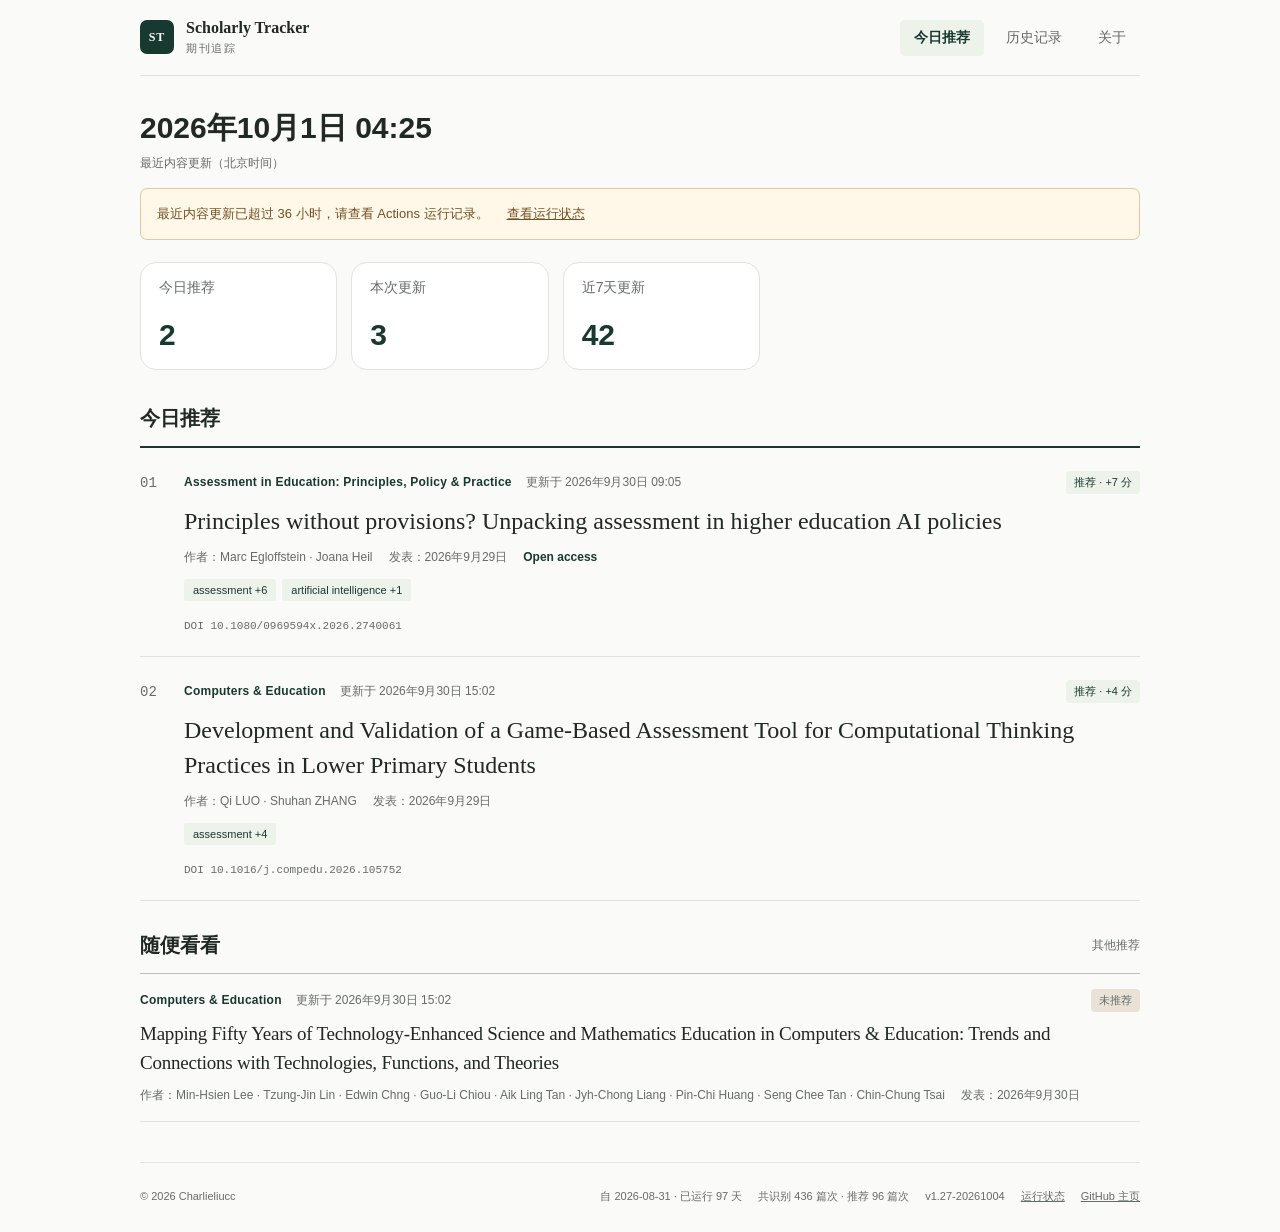
==== commit dacb53fa: "feat: add about page and customization guide for v1.27" ====
--- a/docs/index.html
+++ b/docs/index.html
@@ -7,8 +7,8 @@
   <meta name="theme-color" content="#fafaf8">
   <title>今日推荐 · Scholarly Tracker</title>
   <link rel="icon" href="favicon.ico" type="image/x-icon">
-  <link rel="stylesheet" href="assets/style.css?v=1.26-20261003">
-  <script src="assets/app.js?v=1.26-20261003" defer></script>
+  <link rel="stylesheet" href="assets/style.css?v=1.27-20261004">
+  <script src="assets/app.js?v=1.27-20261004" defer></script>
 </head>
 <body data-page="today">
   <header class="site-header">
@@ -19,7 +19,7 @@
     <nav aria-label="主导航">
       <a href="index.html" aria-current="page">今日推荐</a>
       <a href="history.html">历史记录</a>
-      <a href="https://github.com/charlieliucc/scholarly-tracker" target="_blank" rel="noopener noreferrer">我要定制</a>
+      <a href="about.html">关于</a>
     </nav>
   </header>
 
@@ -60,7 +60,7 @@
     <div class="site-footer-stats">
       <span id="site-runtime">自 2026-08-31 运行</span>
       <span id="site-paper-count" title="累计所有运行记录，包含同一天重跑。">累计识别与推荐统计读取中…</span>
-      <span class="site-version">v1.26-20261003</span>
+      <span class="site-version">v1.27-20261004</span>
       <a href="status.html">运行状态</a>
       <a href="https://github.com/charlieliucc" target="_blank" rel="noopener noreferrer">GitHub 主页</a>
     </div>
--- a/docs/assets/style.css
+++ b/docs/assets/style.css
@@ -258,7 +258,7 @@
 }
 
 /* Compact daily bulletin shared by all pages. */
-body:is([data-page="today"], [data-page="history"], [data-page="status"]) {
+body:is([data-page="today"], [data-page="history"], [data-page="status"], [data-page="about"]) {
   --paper: #fafaf8;
   --card: #ffffff;
   --ink: #202923;
@@ -267,13 +267,13 @@
   --green-soft: #edf2eb;
   background: var(--paper);
 }
-body:is([data-page="today"], [data-page="history"], [data-page="status"]) .site-header,
-body:is([data-page="today"], [data-page="history"], [data-page="status"]) main,
-body:is([data-page="today"], [data-page="history"], [data-page="status"]) footer { width: min(1000px, calc(100% - 48px)); }
-body:is([data-page="today"], [data-page="history"], [data-page="status"]) .site-header { min-height: 76px; }
-body:is([data-page="today"], [data-page="history"], [data-page="status"]) .brand-mark { width: 34px; height: 34px; border-radius: 7px; }
-body:is([data-page="today"], [data-page="history"], [data-page="status"]) nav a { border-radius: 5px; }
-body:is([data-page="today"], [data-page="history"], [data-page="status"]) nav a[aria-current="page"] { background: var(--green-soft); color: var(--green); font-weight: 600; }
+body:is([data-page="today"], [data-page="history"], [data-page="status"], [data-page="about"]) .site-header,
+body:is([data-page="today"], [data-page="history"], [data-page="status"], [data-page="about"]) main,
+body:is([data-page="today"], [data-page="history"], [data-page="status"], [data-page="about"]) footer { width: min(1000px, calc(100% - 48px)); }
+body:is([data-page="today"], [data-page="history"], [data-page="status"], [data-page="about"]) .site-header { min-height: 76px; }
+body:is([data-page="today"], [data-page="history"], [data-page="status"], [data-page="about"]) .brand-mark { width: 34px; height: 34px; border-radius: 7px; }
+body:is([data-page="today"], [data-page="history"], [data-page="status"], [data-page="about"]) nav a { border-radius: 5px; }
+body:is([data-page="today"], [data-page="history"], [data-page="status"], [data-page="about"]) nav a[aria-current="page"] { background: var(--green-soft); color: var(--green); font-weight: 600; }
 body[data-page="today"] .today-header { padding: 32px 0 0; border: 0; }
 body[data-page="today"] .today-header h1 { font: 650 30px/1.3 -apple-system, BlinkMacSystemFont, "PingFang SC", sans-serif; letter-spacing: 0; }
 body[data-page="today"] .stat-cards { max-width: 620px; margin-top: 22px; gap: 14px; }
@@ -343,10 +343,10 @@
 body:is([data-page="history"], [data-page="status"]) summary:focus-visible,
 body:is([data-page="history"], [data-page="status"]) select:focus-visible { outline: 2px solid var(--green); outline-offset: 3px; }
 @media (max-width: 560px) {
-  body:is([data-page="today"], [data-page="history"], [data-page="status"]) .site-header,
-  body:is([data-page="today"], [data-page="history"], [data-page="status"]) main,
-  body:is([data-page="today"], [data-page="history"], [data-page="status"]) footer { width: calc(100% - 32px); }
-  body:is([data-page="today"], [data-page="history"], [data-page="status"]) .site-header { min-height: 68px; gap: 12px; }
+  body:is([data-page="today"], [data-page="history"], [data-page="status"], [data-page="about"]) .site-header,
+  body:is([data-page="today"], [data-page="history"], [data-page="status"], [data-page="about"]) main,
+  body:is([data-page="today"], [data-page="history"], [data-page="status"], [data-page="about"]) footer { width: calc(100% - 32px); }
+  body:is([data-page="today"], [data-page="history"], [data-page="status"], [data-page="about"]) .site-header { min-height: 68px; gap: 12px; }
   body[data-page="today"] .today-header { padding-top: 24px; }
   body[data-page="today"] .today-header h1 { font-size: 26px; }
   body[data-page="today"] .stat-cards { gap: 10px; margin-top: 18px; }
@@ -360,3 +360,52 @@
   body[data-page="status"] .status-orb { margin-top: 18px; }
   body[data-page="history"] .today-paper-card { grid-template-columns: 22px minmax(0, 1fr); gap: 8px; }
 }
+
+/* Project story and live cumulative figures. */
+.about-title { padding: 36px 0 24px; }
+.about-title h1 { font: 650 30px/1.3 -apple-system, BlinkMacSystemFont, "PingFang SC", sans-serif; letter-spacing: 0; }
+.about-title > p:last-child { margin: 10px 0 0; font-size: 16px; }
+.about-story { max-width: 760px; padding: 12px 0 8px; font-size: 16px; line-height: 1.95; }
+.about-story p { margin: 22px 0; }
+.about-story strong { color: var(--green); font-weight: 650; }
+.about-goal strong { display: block; margin-top: 8px; font-size: clamp(20px, 3vw, 26px); line-height: 1.6; }
+.about-stats { margin: 20px 0 38px; padding: 30px 36px 22px; border-radius: 14px; background: var(--green); color: #fafaf8; }
+.about-runtime { margin: 0 0 24px; font-size: 15px; color: #d7e3db; }
+.about-runtime strong { color: #fff; font-size: 21px; font-variant-numeric: tabular-nums; }
+.about-stat-grid { display: grid; grid-template-columns: repeat(2, minmax(0, 1fr)); }
+.about-stat + .about-stat { border-left: 1px solid #456156; padding-left: 36px; }
+.about-stat > span { font-size: 15px; color: #d7e3db; }
+.about-stat p { display: flex; align-items: baseline; flex-wrap: wrap; gap: 12px; margin: 8px 0 0; }
+.about-stat strong { font-size: clamp(48px, 7vw, 76px); line-height: 1.1; font-weight: 600; letter-spacing: -0.04em; font-variant-numeric: tabular-nums; }
+.about-stat p span { color: #d7e3db; font-size: 14px; }
+.about-stats-note { margin: 22px 0 0; font-size: 12px; line-height: 1.7; color: #c8d8ce; }
+.about-customize { padding: 0 0 40px; }
+.about-customize-heading { display: flex; justify-content: space-between; align-items: center; gap: 20px; }
+.about-customize h2 { margin: 0; font-size: 23px; font-weight: 650; }
+.about-customize-heading p { margin: 8px 0 0; font-size: 14px; color: var(--muted); line-height: 1.7; }
+.customize-link { display: inline-flex; align-items: center; gap: 16px; flex-shrink: 0; min-height: 44px; padding: 10px 16px; border: 1px solid var(--line); border-radius: 7px; background: var(--card); color: var(--green); text-decoration: none; font-size: 14px; font-weight: 600; }
+.customize-link:hover { background: var(--green-soft); }
+.customize-steps { list-style: none; counter-reset: customize; padding: 0; margin: 24px 0 0; }
+.customize-steps li { position: relative; counter-increment: customize; padding: 20px 0 20px 46px; border-top: 1px solid var(--line); }
+.customize-steps li::before { content: counter(customize, decimal-leading-zero); position: absolute; top: 22px; left: 0; color: var(--muted); font: 13px/1.5 ui-monospace, monospace; }
+.customize-steps h3 { margin: 0; font-size: 16px; font-weight: 600; }
+.customize-steps p { max-width: 820px; margin: 8px 0 0; color: var(--muted); font-size: 14px; line-height: 1.85; overflow-wrap: anywhere; }
+.about-customize code { font-size: 12px; background: var(--green-soft); color: var(--green); padding: 2px 4px; border-radius: 3px; }
+.customize-more { margin: 8px 0 0 46px; color: var(--muted); font-size: 13px; }
+body[data-page="about"] footer { min-height: 70px; letter-spacing: 0; }
+body[data-page="about"] a:focus-visible { outline: 2px solid var(--green); outline-offset: 4px; }
+@media (max-width: 560px) {
+  .about-title { padding: 24px 0 20px; }
+  .about-title h1 { font-size: 26px; }
+  .about-title > p:last-child, .about-story { font-size: 15px; }
+  .about-story p { margin: 18px 0; }
+  .about-stats { margin-top: 16px; padding: 24px 20px 18px; }
+  .about-runtime { font-size: 13px; margin-bottom: 20px; }
+  .about-stat + .about-stat { padding-left: 20px; }
+  .about-stat strong { font-size: 46px; }
+  .about-stat p { gap: 6px; }
+  .about-stat p span { font-size: 12px; }
+  .about-customize-heading { flex-direction: column; align-items: flex-start; gap: 14px; }
+  .customize-steps li { padding-left: 36px; }
+  .customize-more { margin-left: 36px; line-height: 1.7; }
+}
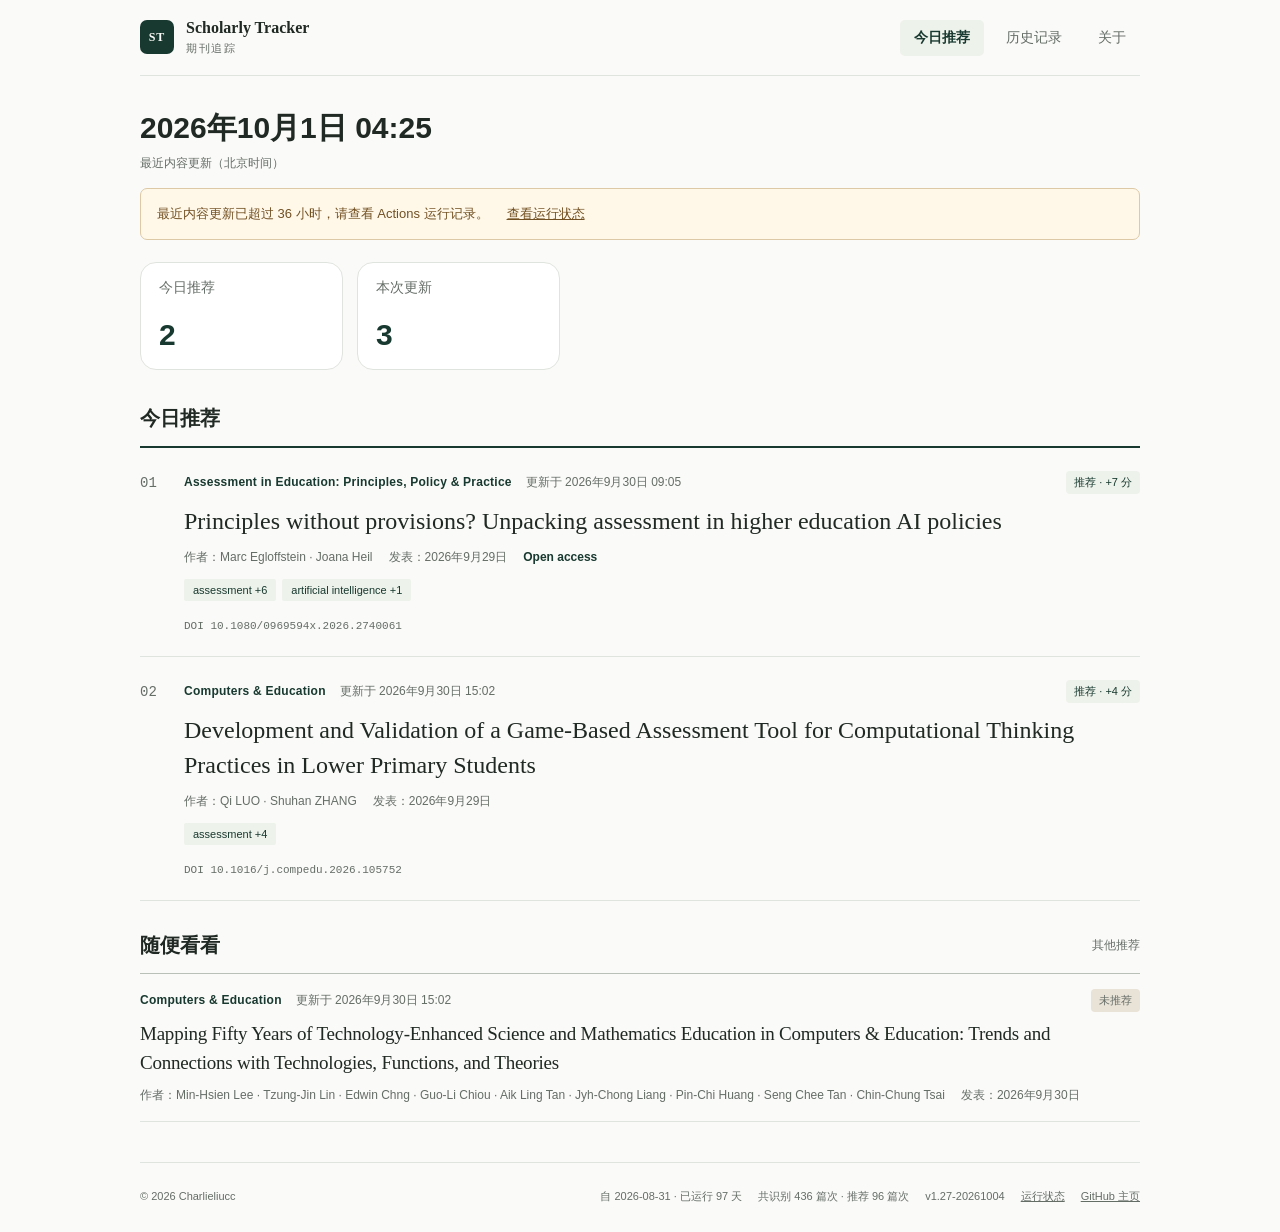
==== commit 22fa614e: "fix: preserve email bylines and simplify homepage stats" ====
--- a/docs/index.html
+++ b/docs/index.html
@@ -7,8 +7,8 @@
   <meta name="theme-color" content="#fafaf8">
   <title>今日推荐 · Scholarly Tracker</title>
   <link rel="icon" href="favicon.ico" type="image/x-icon">
-  <link rel="stylesheet" href="assets/style.css?v=1.27-20261004">
-  <script src="assets/app.js?v=1.27-20261004" defer></script>
+  <link rel="stylesheet" href="assets/style.css?v=1.27-20261004-2">
+  <script src="assets/app.js?v=1.27-20261004-2" defer></script>
 </head>
 <body data-page="today">
   <header class="site-header">
@@ -33,7 +33,6 @@
     <section class="stat-cards" aria-label="今日摘要">
       <div class="stat-card"><span>今日推荐</span><strong id="recommend-count">—</strong></div>
       <div class="stat-card"><span>本次更新</span><strong id="new-count">—</strong></div>
-      <div class="stat-card"><span>近7天更新</span><strong id="seven-day-count">—</strong></div>
     </section>
 
     <section class="content-section">
--- a/docs/assets/style.css
+++ b/docs/assets/style.css
@@ -276,7 +276,7 @@
 body:is([data-page="today"], [data-page="history"], [data-page="status"], [data-page="about"]) nav a[aria-current="page"] { background: var(--green-soft); color: var(--green); font-weight: 600; }
 body[data-page="today"] .today-header { padding: 32px 0 0; border: 0; }
 body[data-page="today"] .today-header h1 { font: 650 30px/1.3 -apple-system, BlinkMacSystemFont, "PingFang SC", sans-serif; letter-spacing: 0; }
-body[data-page="today"] .stat-cards { max-width: 620px; margin-top: 22px; gap: 14px; }
+body[data-page="today"] .stat-cards { grid-template-columns: repeat(2, minmax(0, 1fr)); max-width: 420px; margin-top: 22px; gap: 14px; }
 body[data-page="today"] .stat-card { min-height: 108px; padding: 16px 18px; border-radius: 16px; flex-direction: column; align-items: flex-start; justify-content: space-between; box-shadow: none; transition: none; }
 body[data-page="today"] .stat-card::after { display: none; }
 body[data-page="today"] .stat-card:hover { transform: none; box-shadow: none; }
